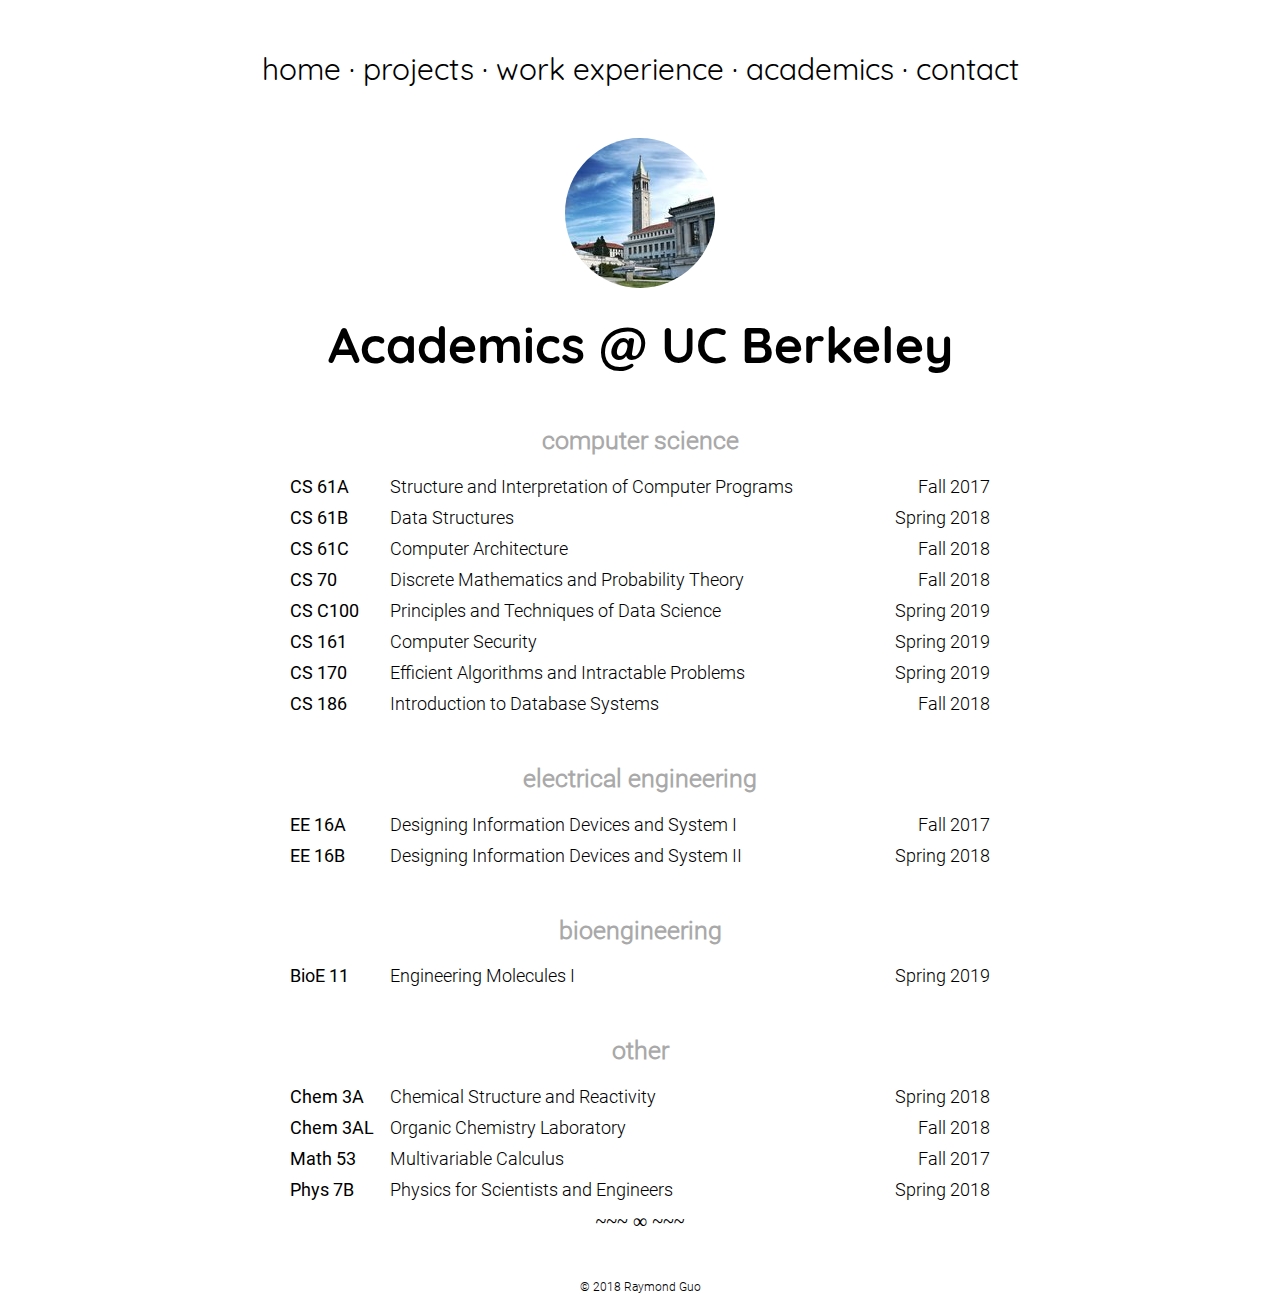
==== academics/index.html @ a2260a28 "Change courses to academics" ====
<!DOCTYPE html>

<html lang="en">

<head>
	<title>Academics | Raymond Guo</title>

	<link rel="stylesheet" href="../styles/academics_style.css">
	<link rel="shortcut icon" href="../images/favicon.ico" type="image/icon">
	<link rel="icon" href="../images/favicon.ico" type="image/icon">

	<!-- Global site tag (gtag.js) - Google Analytics -->
	<script async src="https://www.googletagmanager.com/gtag/js?id=UA-122155105-1"></script>
	<script>
		window.dataLayer = window.dataLayer || [];
		function gtag(){dataLayer.push(arguments);}
		gtag('js', new Date());

		gtag('config', 'UA-122155105-1');
	</script>
</head>

<body>
	<div id = "wrapper">
		<div id = "navbar">
			<p id = "moving_menu_text">
				<a class="menu_item" id = "home_button" href="..">home</a> ·
				<a class="menu_item" id = "projects_button" href="../projects/">projects</a> ·
				<a class="menu_item" id = "experience_button" href="../experience/">work experience</a> ·
				<a class="menu_item" id = "academics_button" href="../academics/">academics</a> ·
				<a class="menu_item" id = "contact_button" href="../contact/">contact</a>
			</p>
		</div>
		<div class = "body">
			<div class = "animated fadeInDown">
				<p id = "top_menu_text">
					<a class="menu_item" id = "home_button" href="..">home</a> ·
					<a class="menu_item" id = "projects_button" href="../projects/">projects</a> ·
					<a class="menu_item" id = "experience_button" href="../experience/">work experience</a> ·
					<a class="menu_item" id = "academics_button" href="../academics/">academics</a> ·
					<a class="menu_item" id = "contact_button" href="../contact/">contact</a>
				</p>
				<img id = "berkeley_img" class = "img img-center" src="../images/uc_berkeley.jpeg" width="150">
				<h1 class="heading">Academics @ UC Berkeley</h1>
			</div>

			<div class = "animated fadeInUp">
				<h2 class="subheading">computer science</h2>
				<div class = "courseall">
					<a class="link cs" href="https://www2.eecs.berkeley.edu/Courses/CS61A/" target="_">
						<div class="coursecode"> CS 61A </div>
						<div class="coursedate"> Fall 2017 </div>
						<div class="coursename"> Structure and Interpretation of Computer Programs </div>
					</a>
				</div>
				<div class = "courseall">
					<a class="link cs" href="https://www2.eecs.berkeley.edu/Courses/CS61B/" target="_">
						<div class="coursecode"> CS 61B </div>
						<div class="coursedate"> Spring 2018 </div>
						<div class="coursename"> Data Structures </div>
					</a>
				</div>
				<div class = "courseall">
					<a class="link cs" href="https://www2.eecs.berkeley.edu/Courses/CS61C/" target="_">
						<div class="coursecode"> CS 61C </div>
						<div class="coursedate"> Fall 2018 </div>
						<div class="coursename"> Computer Architecture </div>
					</a>
				</div>
				<div class = "courseall">
					<a class="link cs" href="https://www2.eecs.berkeley.edu/Courses/CS70/" target="_">
						<div class="coursecode"> CS 70 </div>
						<div class="coursedate"> Fall 2018 </div>
						<div class="coursename"> Discrete Mathematics and Probability Theory </div>
					</a>
				</div>
				<div class = "courseall">
					<a class="link cs" href="http://www.ds100.org/" target="_">
						<div class="coursecode"> CS C100 </div>
						<div class="coursedate"> Spring 2019 </div>
						<div class="coursename"> Principles and Techniques of Data Science </div>
					</a>
				</div>
				<div class = "courseall">
					<a class="link cs" href="https://www2.eecs.berkeley.edu/Courses/CS161/" target="_">
						<div class="coursecode"> CS 161 </div>
						<div class="coursedate"> Spring 2019 </div>
						<div class="coursename"> Computer Security </div>
					</a>
				</div>
				<div class = "courseall">
					<a class="link cs" href="https://www2.eecs.berkeley.edu/Courses/CS170/" target="_">
						<div class="coursecode"> CS 170 </div>
						<div class="coursedate"> Spring 2019 </div>
						<div class="coursename"> Efficient Algorithms and Intractable Problems </div>
					</a>
				</div>
				<div class = "courseall">
					<a class="link cs" href="https://www2.eecs.berkeley.edu/Courses/CS186/" target="_">
						<div class="coursecode"> CS 186 </div>
						<div class="coursedate"> Fall 2018 </div>
						<div class="coursename"> Introduction to Database Systems </div>
					</a>
				</div>
				<h2 class="subheading">electrical engineering</h2>
				<div class = "courseall">
					<a class="link ee" href="https://www2.eecs.berkeley.edu/Courses/EE16A/" target="_">
						<div class="coursecode"> EE 16A </div>
						<div class="coursedate"> Fall 2017 </div>
						<div class="coursename"> Designing Information Devices and System I </div>
					</a>
				</div>
				<div class = "courseall">
					<a class="link ee" href="https://www2.eecs.berkeley.edu/Courses/EE16B/" target="_">
						<div class="coursecode"> EE 16B </div>
						<div class="coursedate"> Spring 2018 </div>
						<div class="coursename"> Designing Information Devices and System II </div>
					</a>
				</div>
				<h2 class="subheading">bioengineering</h2>
				<div class = "courseall">
					<a class="link other" href="http://guide.berkeley.edu/courses/bio_eng/" target="_">
						<div class="coursecode"> BioE 11 </div>
						<div class="coursedate"> Spring 2019 </div>
						<div class="coursename"> Engineering Molecules I </div>
					</a>
				</div>
				<h2 class="subheading">other</h2>
				<div class = "courseall">
					<a class="link other" href="http://guide.berkeley.edu/search/?P=chem+3a" target="_">
						<div class="coursecode"> Chem 3A </div>
						<div class="coursedate"> Spring 2018 </div>
						<div class="coursename"> Chemical Structure and Reactivity </div>
					</a>
				</div>
				<div class = "courseall">
					<a class="link other" href="http://guide.berkeley.edu/search/?P=chem+3al" target="_">
						<div class="coursecode"> Chem 3AL </div>
						<div class="coursedate"> Fall 2018 </div>
						<div class="coursename"> Organic Chemistry Laboratory </div>
					</a>
				</div>
				<div class = "courseall">
					<a class="link other" href="https://math.berkeley.edu/courses/choosing/lowerdivcourses/math53" target="_">
						<div class="coursecode"> Math 53 </div>
						<div class="coursedate"> Fall 2017 </div>
						<div class="coursename"> Multivariable Calculus </div>
					</a>
				</div>
				<div class = "courseall">
					<a class="link other" href="http://guide.berkeley.edu/search/?P=physics+7b" target="_">
						<div class="coursecode"> Phys 7B </div>
						<div class="coursedate"> Spring 2018 </div>
						<div class="coursename"> Physics for Scientists and Engineers </div>
					</a>
				</div>
				<div id = "infinity"> ~~~ ∞ ~~~ </div>
				<div id = "footer">	© 2018 Raymond Guo </div>
			</div>
		</div>
	</div>

</body>

<script src="https://ajax.googleapis.com/ajax/libs/jquery/3.2.1/jquery.min.js"></script>
<script src="../scripts/academics_script.js"></script>

</html>
---- styles/academics_style.css ----
body {
	background-color: white;
}

@font-face {
	font-family: Quicksand-Regular;
	src: url(../fonts/Quicksand-Regular.ttf);
}

@font-face {
	font-family: Quicksand-Bold;
	src: url(../fonts/Quicksand-Bold.ttf);
}

@font-face {
	font-family: Roboto-Regular;
	src: url(../fonts/Roboto-Regular.ttf);
}

@font-face {
	font-family: Roboto-Light;
	src: url(../fonts/Roboto-Light.ttf);
}

.heading {
	color: black;
	font-family: Quicksand-Bold;
	font-size: 50px;
	text-align: center;
	padding: 0px;
	margin: 0px;
}

.subheading {
	color: 	#A9A9A9;
	font-family: Roboto-Light;
	font-size: 25px;
	text-align: center;
	margin-top: 50px;
}

#wrapper {
    height: 100%;
}

.courseall {
	max-width: 700px;
	margin: auto;
	margin-bottom: 10px;
}

.coursecode {
	font-family: Roboto-Regular;
	font-size: 18px;
	text-align: left;
	float: left;
	width: 100px;
}

.coursedate {
	font-family: Roboto-Light;
	font-size: 18px;
	text-align: right;
	float: right;
	margin-left: 10px;
}

.coursename {
	font-family: Roboto-Light;
	font-size: 18px;
	text-align: left;
}

.img-center {
    display: block;
		margin-left: auto;
    margin-right: auto;
}

#berkeley_img {
	border-radius: 50%;
	margin-bottom: 25px;
	margin-top: 50px;
}

.animated {
	background-repeat: no-repeat;
	-webkit-animation-duration: 1.5s;
	animation-duration: 1.5s;
	-webkit-animation-fill-mode: both;
	animation-fill-mode: both;
}

@-webkit-keyframes fadeInDown {
	0% {
		opacity: 0;
    -webkit-transform: translateY(-60px);
	}
  100% {
    opacity: 1;
    -webkit-transform: translateY(0);
  }
}

@keyframes fadeInDown {
	0% {
		opacity: 0;
		transform: translateY(-60px);
	}
	100% {
		opacity: 1;
		transform: translateY(0);
	}
}

.fadeInDown {
	-webkit-animation-name: fadeInDown;
	animation-name: fadeInDown;
}

@-webkit-keyframes fadeInUp {
	0% {
		opacity: 0;
    -webkit-transform: translateY(50px);
	}
  100% {
    opacity: 1;
    -webkit-transform: translateY(0);
  }
}

@keyframes fadeInUp {
	0% {
		opacity: 0;
		transform: translateY(50px);
	}
	100% {
		opacity: 1;
		transform: translateY(0);
	}
}

.fadeInUp {
	-webkit-animation-name: fadeInUp;
	animation-name: fadeInUp;
}

#infinity {
	width: 100%;
	height: 70px;
	font-size: 20px;
	text-align: center;
}

.menu_item {
	text-decoration: none;
	color: black;
}

.link {
	color: black;
	text-decoration: none;
  -o-transition:color .2s ease-out, background 2s ease-in;
  -ms-transition:color .2s ease-out, background 2s ease-in;
  -moz-transition:color .2s ease-out, background 2s ease-in;
  -webkit-transition:color .2s ease-out, background 2s ease-in;
  transition:color .2s ease-out, background 2s ease-in;
}

.cs:hover {
	color:red;
}

.ee:hover {
	color:blue;
}

.bioe:hover {
	color:green;
}

.other:hover {
	color:purple;
}

#top_menu_text {
	color: black;
	font-family: Quicksand-Regular;
	font-size: 30px;
	text-align: center;
	padding: 0px;
	margin-top: 50px;
}

#moving_menu_text {
	color: black;
	font-family: Quicksand-Regular;
	font-size: 20px;
	text-align: center;
	padding: 0px;;
}

#navbar {
	position: fixed;
	top: 0;
	width: 100%;
	height: 70px;
	z-index: 100;
	background-color: white;
	display: none;
}

#footer {
	background-color: white;
	font-family: Roboto-Light;
	font-size: 12px;
	width: 100%;
	text-align: center;
}
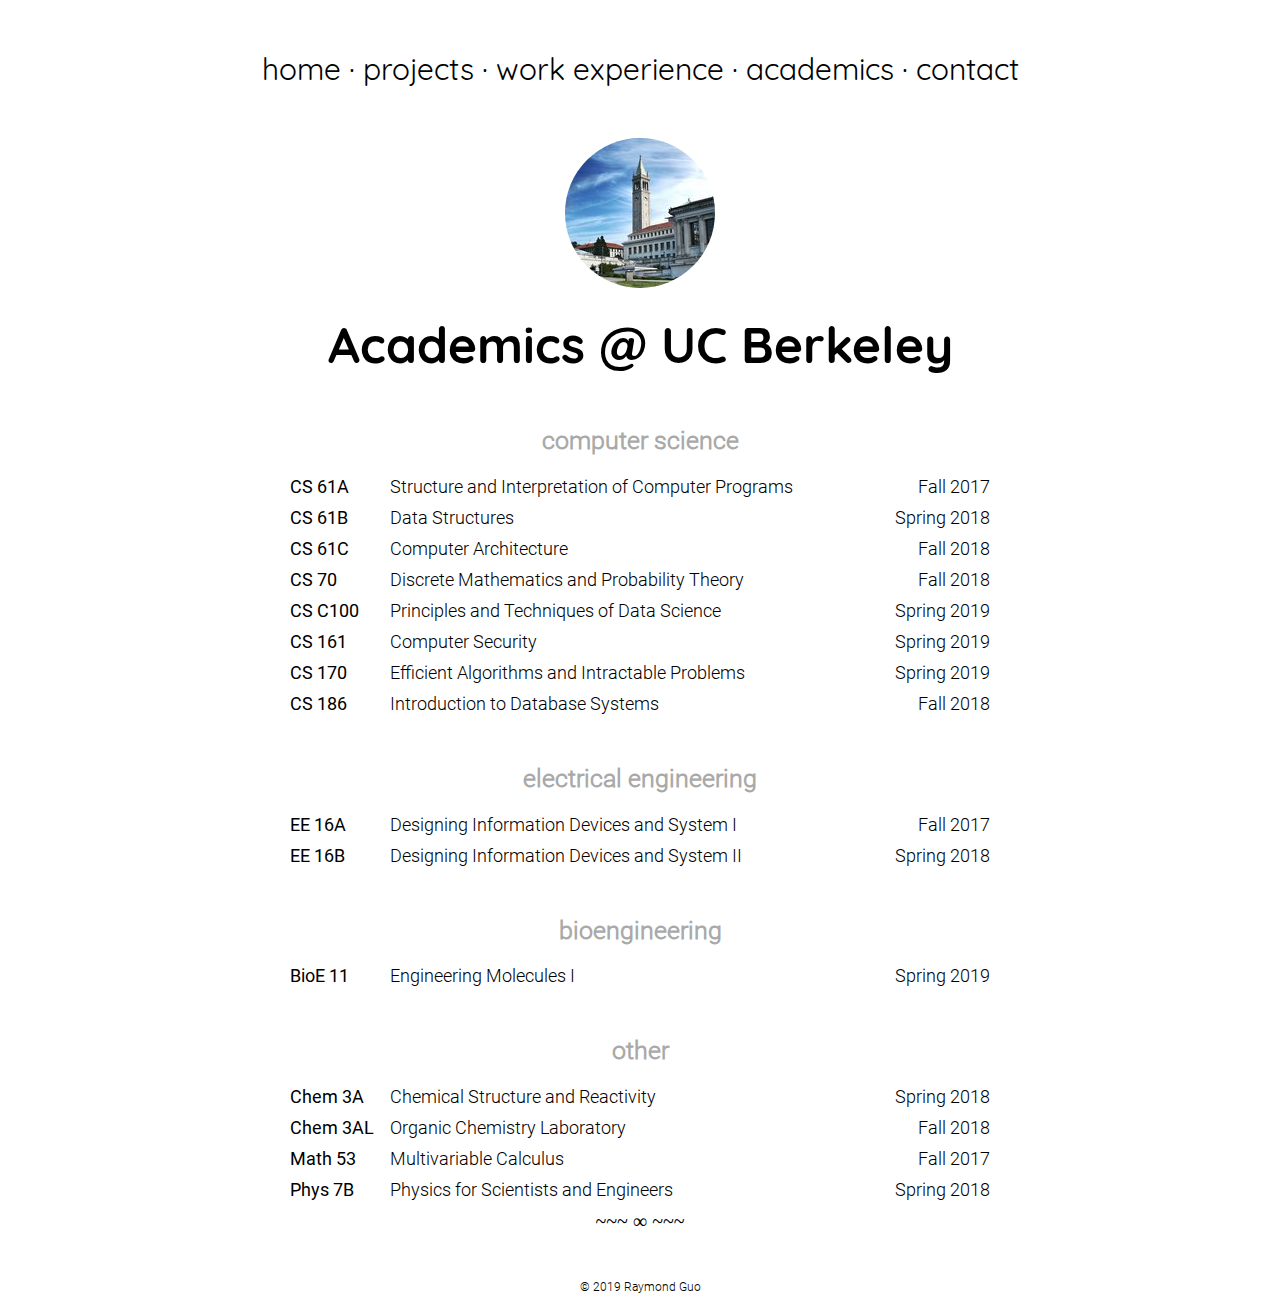
==== commit 37a958bf: "Update date" ====
--- a/academics/index.html
+++ b/academics/index.html
@@ -155,7 +155,7 @@
 					</a>
 				</div>
 				<div id = "infinity"> ~~~ ∞ ~~~ </div>
-				<div id = "footer">	© 2018 Raymond Guo </div>
+				<div id = "footer">	© 2019 Raymond Guo </div>
 			</div>
 		</div>
 	</div>
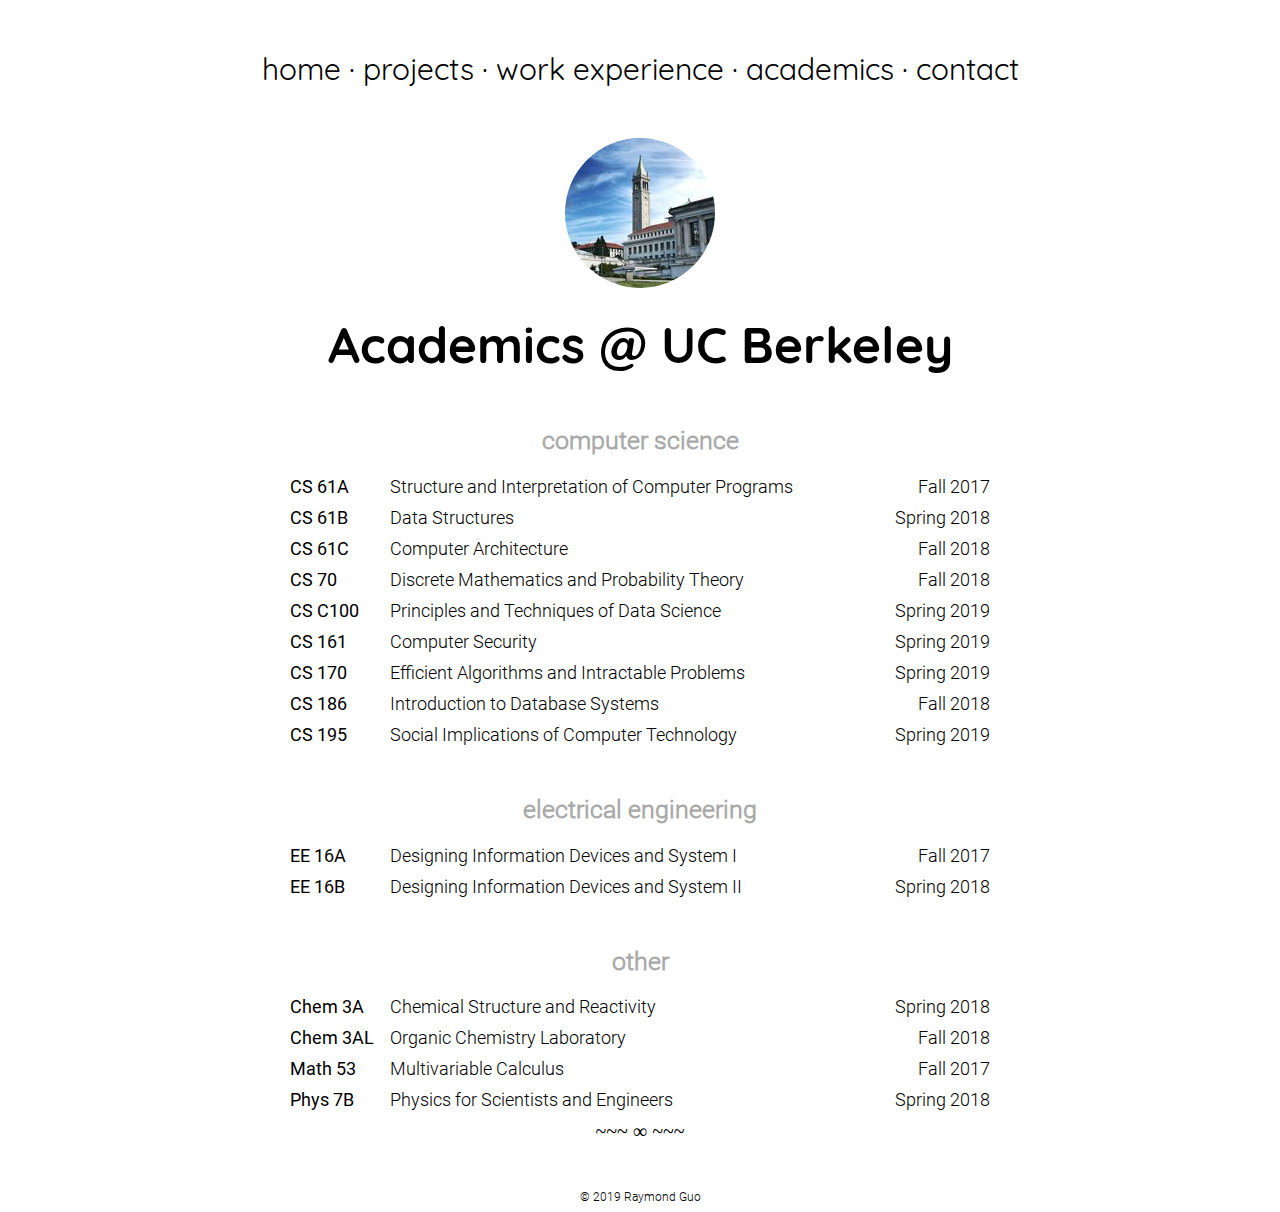
==== commit a46729b7: "Update courses" ====
--- a/academics/index.html
+++ b/academics/index.html
@@ -102,6 +102,13 @@
 						<div class="coursename"> Introduction to Database Systems </div>
 					</a>
 				</div>
+				<div class = "courseall">
+					<a class="link cs" href="https://www2.eecs.berkeley.edu/Courses/CS195/" target="_">
+						<div class="coursecode"> CS 195 </div>
+						<div class="coursedate"> Spring 2019 </div>
+						<div class="coursename"> Social Implications of Computer Technology </div>
+					</a>
+				</div>
 				<h2 class="subheading">electrical engineering</h2>
 				<div class = "courseall">
 					<a class="link ee" href="https://www2.eecs.berkeley.edu/Courses/EE16A/" target="_">
@@ -117,14 +124,14 @@
 						<div class="coursename"> Designing Information Devices and System II </div>
 					</a>
 				</div>
-				<h2 class="subheading">bioengineering</h2>
+				<!-- <h2 class="subheading">bioengineering</h2>
 				<div class = "courseall">
 					<a class="link other" href="http://guide.berkeley.edu/courses/bio_eng/" target="_">
 						<div class="coursecode"> BioE 11 </div>
 						<div class="coursedate"> Spring 2019 </div>
 						<div class="coursename"> Engineering Molecules I </div>
 					</a>
-				</div>
+				</div> -->
 				<h2 class="subheading">other</h2>
 				<div class = "courseall">
 					<a class="link other" href="http://guide.berkeley.edu/search/?P=chem+3a" target="_">
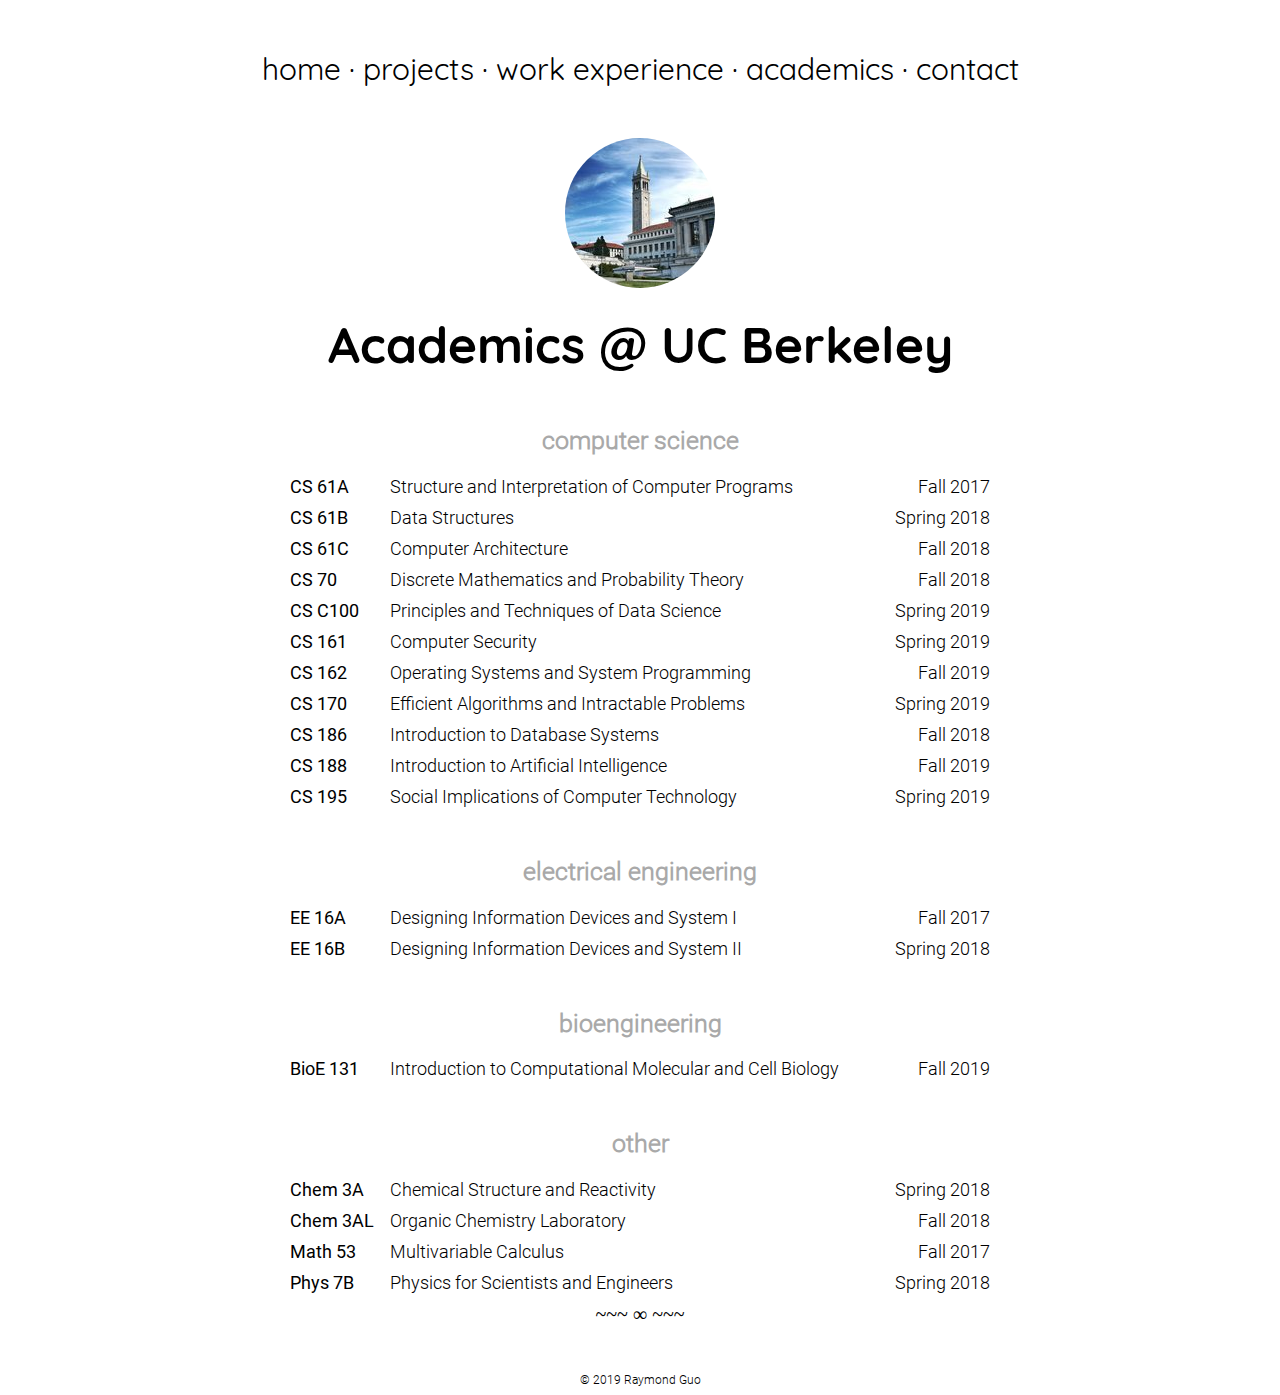
==== commit 55a66051: "Update coursework" ====
--- a/academics/index.html
+++ b/academics/index.html
@@ -89,6 +89,13 @@
 					</a>
 				</div>
 				<div class = "courseall">
+					<a class="link cs" href="https://www2.eecs.berkeley.edu/Courses/CS162/" target="_">
+						<div class="coursecode"> CS 162 </div>
+						<div class="coursedate"> Fall 2019 </div>
+						<div class="coursename"> Operating Systems and System Programming </div>
+					</a>
+				</div>
+				<div class = "courseall">
 					<a class="link cs" href="https://www2.eecs.berkeley.edu/Courses/CS170/" target="_">
 						<div class="coursecode"> CS 170 </div>
 						<div class="coursedate"> Spring 2019 </div>
@@ -100,6 +107,13 @@
 						<div class="coursecode"> CS 186 </div>
 						<div class="coursedate"> Fall 2018 </div>
 						<div class="coursename"> Introduction to Database Systems </div>
+					</a>
+				</div>
+				<div class = "courseall">
+					<a class="link cs" href="https://www2.eecs.berkeley.edu/Courses/CS188/" target="_">
+						<div class="coursecode"> CS 188 </div>
+						<div class="coursedate"> Fall 2019 </div>
+						<div class="coursename"> Introduction to Artificial Intelligence </div>
 					</a>
 				</div>
 				<div class = "courseall">
@@ -124,14 +138,14 @@
 						<div class="coursename"> Designing Information Devices and System II </div>
 					</a>
 				</div>
-				<!-- <h2 class="subheading">bioengineering</h2>
+				<h2 class="subheading">bioengineering</h2>
 				<div class = "courseall">
 					<a class="link other" href="http://guide.berkeley.edu/courses/bio_eng/" target="_">
-						<div class="coursecode"> BioE 11 </div>
-						<div class="coursedate"> Spring 2019 </div>
-						<div class="coursename"> Engineering Molecules I </div>
+						<div class="coursecode"> BioE 131 </div>
+						<div class="coursedate"> Fall 2019 </div>
+						<div class="coursename"> Introduction to Computational Molecular and Cell Biology </div>
 					</a>
-				</div> -->
+				</div>
 				<h2 class="subheading">other</h2>
 				<div class = "courseall">
 					<a class="link other" href="http://guide.berkeley.edu/search/?P=chem+3a" target="_">
